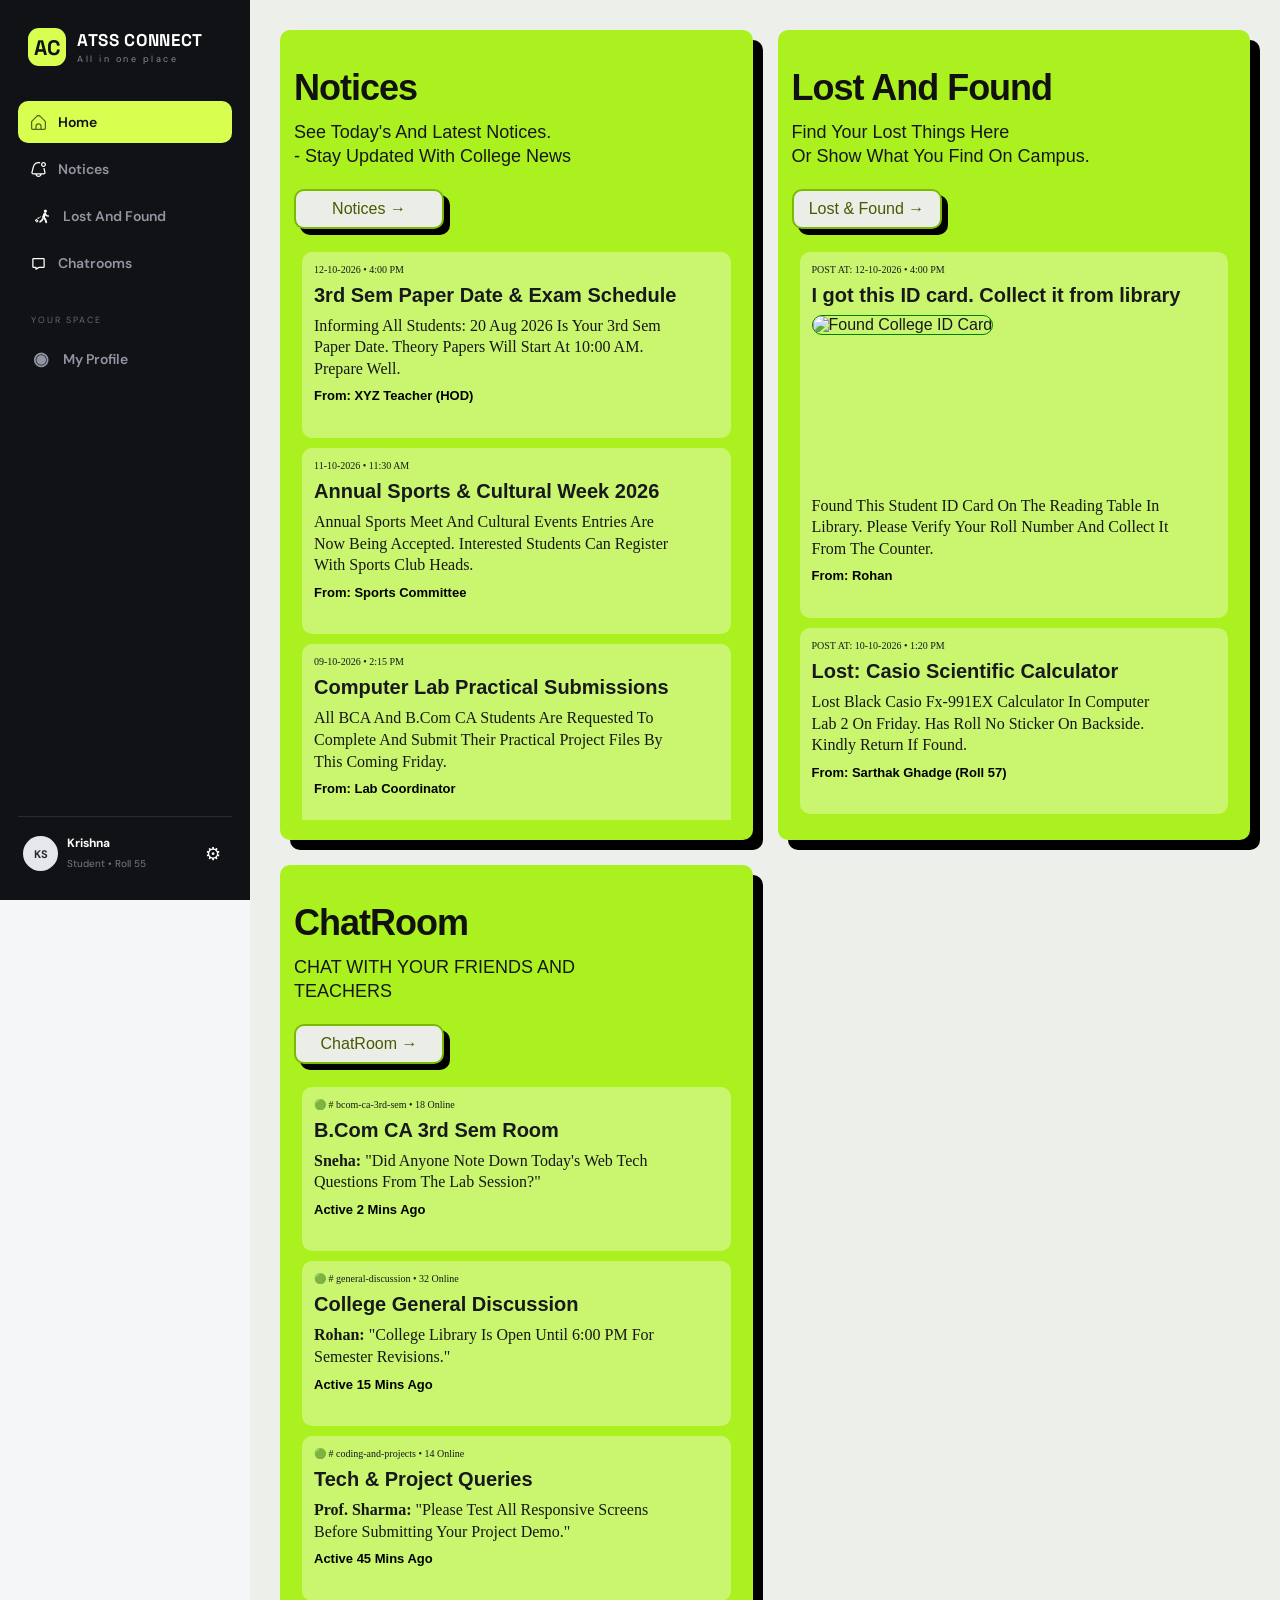
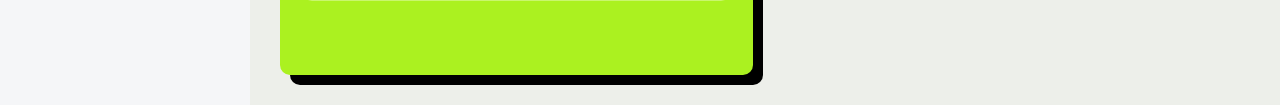
==== index.html @ b8102ca0 "first commit" ====
<!DOCTYPE html>
<html lang="en">

<head>
  <meta charset="UTF-8">
  <meta name="viewport" content="width=device-width, initial-scale=1.0">
  <title>ATSS CONNECT - College Portal Dashboard</title>
  <!-- Google Fonts for crisp typography -->
  <link rel="preconnect" href="https://fonts.googleapis.com">
  <link rel="preconnect" href="https://fonts.gstatic.com" crossorigin>
  <link href="https://fonts.googleapis.com/css2?family=DM+Sans:ital,opsz,wght@0,9..40,100..1000;1,9..40,100..1000&family=Space+Grotesk:wght@500;600;700&display=swap" rel="stylesheet">
  <link rel="stylesheet" href="./css/index.css">
</head>

<body>
  <!-- Sidebar Navigation -->
  <aside class="sidebar" id="sidebar">
    <div class="brand">
      <div class="brand-mark">AC</div>
      <div>
        <strong>ATSS CONNECT</strong>
        <span>All in one place</span>
      </div>
    </div>

    <nav class="main-nav" aria-label="Main navigation">
      <button class="nav-item active" data-view="home" onclick="window.location.href='./index.html';">
        <img src="./icons/home.svg" alt="Home" class="icon"> Home
      </button>
      <button class="nav-item" data-view="notices" onclick="window.location.href='./notices.html';">
        <img src="./icons/notice.svg" alt="Notices" class="icon"> Notices
      </button>
      <button class="nav-item" data-view="lost" onclick="window.location.href='./landf.html';">
        <img src="./icons/laf.svg" alt="Lost & Found" class="icon lost-icon"> Lost And Found
      </button>
      <button class="nav-item" data-view="chat" onclick="window.location.href='./chatroom.html';">
        <img src="./icons/message.svg" alt="Chatrooms" class="icon"> Chatrooms
      </button>
    </nav>

    <div class="sidebar-label">YOUR SPACE</div>
    <nav class="main-nav">
      <button class="nav-item" data-view="profile" onclick="window.location.href='./profile.html';">
        <span>◉</span> My Profile
      </button>
    </nav>

    <div class="sidebar-footer">
      <div class="mini-user" onclick="window.location.href='./profile.html';" style="cursor: pointer;" title="View Krishna's Profile">
        <div class="avatar">KS</div>
        <div>
          <strong>Krishna</strong>
          <span>Student • Roll 55</span>
        </div>
      </div>
      <button class="icon-btn" title="Settings" id="settings-btn" onclick="toggleSettingsModal()">⚙</button>
    </div>
  </aside>

  <!-- Main Content Dashboard -->
  <div class="right-side">

    <!-- Card 1: Notices Section -->
    <div class="topics card">
      <h1>Notices</h1>
      <p>See Today's and Latest Notices.<br>- Stay updated with college news</p>
      <button onclick="window.location.href='./notices.html';">Notices →</button>

      <div class="notic">
        <div class="item">
          <div class="timedate">12-10-2026 • 4:00 PM</div>
          <div class="notic-title">
            <h3>3rd Sem Paper Date & Exam Schedule</h3>
          </div>
          <div class="notic-desc">
            <p>Informing all students: 20 Aug 2026 is your 3rd sem Paper Date. Theory papers will start at 10:00 AM. Prepare well.<br><span>From: XYZ Teacher (HOD)</span></p>
          </div>
        </div>

        <div class="item">
          <div class="timedate">11-10-2026 • 11:30 AM</div>
          <div class="notic-title">
            <h3>Annual Sports & Cultural Week 2026</h3>
          </div>
          <div class="notic-desc">
            <p>Annual Sports Meet and cultural events entries are now being accepted. Interested students can register with sports club heads.<br><span>From: Sports Committee</span></p>
          </div>
        </div>

        <div class="item">
          <div class="timedate">09-10-2026 • 2:15 PM</div>
          <div class="notic-title">
            <h3>Computer Lab Practical Submissions</h3>
          </div>
          <div class="notic-desc">
            <p>All BCA and B.Com CA students are requested to complete and submit their practical project files by this coming Friday.<br><span>From: Lab Coordinator</span></p>
          </div>
        </div>
      </div>
    </div>

    <!-- Card 2: Lost & Found Section -->
    <div class="topics card">
      <h1>Lost And Found</h1>
      <p>Find Your Lost things Here<br>Or Show What you find on campus.</p>
      <button onclick="window.location.href='./landf.html';">Lost & Found →</button>

      <div class="notic">
        <div class="item">
          <div class="timedate">POST AT: 12-10-2026 • 4:00 PM</div>
          <div class="notic-title">
            <h3>I got this ID card. Collect it from library</h3>
          </div>
          <div class="item-img"><img src="./images/id-card.jpg" alt="Found College ID Card"></div>
          <div class="notic-desc">
            <p>Found this student ID card on the reading table in library. Please verify your roll number and collect it from the counter.<br><span>From: Rohan</span></p>
          </div>
        </div>

        <div class="item">
          <div class="timedate">POST AT: 10-10-2026 • 1:20 PM</div>
          <div class="notic-title">
            <h3>Lost: Casio Scientific Calculator</h3>
          </div>
          <div class="notic-desc">
            <p>Lost black Casio fx-991EX calculator in Computer Lab 2 on Friday. Has roll no sticker on backside. Kindly return if found.<br><span>From: Sarthak Ghadge (Roll 57)</span></p>
          </div>
        </div>

        <div class="item">
          <div class="timedate">POST AT: 08-10-2026 • 5:10 PM</div>
          <div class="notic-title">
            <h3>Found: Blue Steel Water Bottle</h3>
          </div>
          <div class="notic-desc">
            <p>Milton stainless steel bottle found near Canteen bench after lunch hours. Handed over to security desk.<br><span>From: Amit Patil</span></p>
          </div>
        </div>
      </div>
    </div>

    <!-- Card 3: ChatRooms Section -->
    <div class="topics card">
      <h1>ChatRoom</h1>
      <p>CHAT WITH YOUR FRIENDS AND TEACHERS</p>
      <button onclick="window.location.href='./chatroom.html';">ChatRoom →</button>

      <div class="notic">
        <div class="item" style="cursor: pointer;" onclick="window.location.href='./chatroom.html';">
          <div class="timedate">🟢 # bcom-ca-3rd-sem • 18 Online</div>
          <div class="notic-title">
            <h3>B.Com CA 3rd Sem Room</h3>
          </div>
          <div class="notic-desc">
            <p><strong>Sneha:</strong> "Did anyone note down today's web tech questions from the lab session?"<br><span>Active 2 mins ago</span></p>
          </div>
        </div>

        <div class="item" style="cursor: pointer;" onclick="window.location.href='./chatroom.html';">
          <div class="timedate">🟢 # general-discussion • 32 Online</div>
          <div class="notic-title">
            <h3>College General Discussion</h3>
          </div>
          <div class="notic-desc">
            <p><strong>Rohan:</strong> "College library is open until 6:00 PM for semester revisions."<br><span>Active 15 mins ago</span></p>
          </div>
        </div>

        <div class="item" style="cursor: pointer;" onclick="window.location.href='./chatroom.html';">
          <div class="timedate">🟢 # coding-and-projects • 14 Online</div>
          <div class="notic-title">
            <h3>Tech & Project Queries</h3>
          </div>
          <div class="notic-desc">
            <p><strong>Prof. Sharma:</strong> "Please test all responsive screens before submitting your project demo."<br><span>Active 45 mins ago</span></p>
          </div>
        </div>
      </div>
    </div>

  </div>

  <!-- Settings Modal (Beginner-friendly) -->
  <div id="settings-modal" class="settings-modal-overlay" style="display: none;">
    <div class="settings-modal-box">
      <div class="settings-header">
        <h3>Portal Settings</h3>
        <span class="modal-close-btn" onclick="toggleSettingsModal()">&times;</span>
      </div>
      <div class="settings-body">
        <div class="setting-row">
          <strong>Student:</strong>
          <span>Krishna Suryawanshi (Roll No. 55)</span>
        </div>
        <div class="setting-row">
          <strong>Department:</strong>
          <span>B.Com Computer Applications</span>
        </div>
        <div class="setting-row">
          <label for="set-notif">Email Notifications</label>
          <input type="checkbox" checked id="set-notif">
        </div>
        <div class="setting-row">
          <label for="set-sound">Sound Alerts</label>
          <input type="checkbox" id="set-sound">
        </div>
        <button class="settings-save-btn" onclick="saveSettings()">Save Preferences</button>
      </div>
    </div>
  </div>

  <script src="./js/index.js"></script>
</body>

</html>
---- css/index.css ----
* {
    box-sizing: border-box
}

html {
    scroll-behavior: smooth
}

body {
    margin: 0;
    background: #f5f6f8;
    color: #17191d;
    font-family: "DM Sans", sans-serif
}

.app-shell {
    display: flex;
    min-height: 100vh
}

.icon {
    width: 15px;
    height: auto;
    filter: brightness(0) invert(1);
    opacity: 1;
}

.nav-item.active .icon {
    filter: grayscale(1);
    opacity: 0.6;
}

.lost-icon {
    width: 20px;
    height: auto;
}

.sidebar {
    position: fixed;
    left: 0;
    top: 0;
    width: 250px;
    height: 100vh;
    background: #101216;
    color: #fff;
    padding: 28px 18px;
    display: flex;
    flex-direction: column;
    z-index: 30
}

.brand {
    display: flex;
    align-items: center;
    gap: 11px;
    padding: 0 10px 35px
}

.brand-mark {
    width: 38px;
    height: 38px;
    border-radius: 11px;
    background: #d8ff4f;
    color: #101216;
    display: grid;
    place-items: center;
    font: 700 21px "Space Grotesk"
}

.brand strong {
    display: block;
    font: 700 17px "Space Grotesk";
    letter-spacing: .04em
}

.brand span {
    display: block;
    font-size: 9px;
    letter-spacing: .28em;
    color: #858a95;
    margin-top: 2px
}

.main-nav {
    display: grid;
    gap: 5px
}

.nav-item {
    border: 0;
    background: transparent;
    color: #9095a0;
    text-align: left;
    padding: 12px 13px;
    border-radius: 10px;
    font-family: "DM Sans", sans-serif;
    font-weight: 600;
    font-size: 14px;
    cursor: pointer;
    display: flex;
    align-items: center;
    gap: 12px
}

.nav-item span {
    width: 20px;
    text-align: center;
    font-size: 18px
}

.nav-item:hover {
    background: #1b1e24;
    color: #fff
}

.nav-item.active {
    background: #d8ff4f;
    color: #101216
}

.sidebar-label {
    font-size: 9px;
    letter-spacing: .22em;
    color: #626772;
    margin: 30px 13px 9px
}

.sidebar-footer {
    margin-top: auto;
    border-top: 1px solid #272a31;
    padding: 18px 5px 0;
    display: flex;
    align-items: center;
    justify-content: space-between
}

.mini-user {
    display: flex;
    align-items: center;
    gap: 9px
}

.avatar,
.top-avatar {
    width: 35px;
    height: 35px;
    border-radius: 50%;
    background: #e5e7eb;
    color: #25272b;
    display: grid;
    place-items: center;
    font-size: 11px;
    font-weight: 700
}

.mini-user strong {
    display: block;
    font-size: 12px
}

.mini-user span {
    font-size: 10px;
    color: #777c87
}

.icon-btn,
.notification-btn {
    border: 0;
    background: transparent;
    color: inherit;
    cursor: pointer;
    font-size: 18px
}


.right-side {
    background-color: rgb(237, 239, 234);
    margin-left: 250px;
    width: calc(100% - 250px);
    min-height: 100vh;

    display: grid;
    grid-template-columns: repeat(auto-fit, minmax(350px, 1fr));
    gap: 25px;

    padding: 30px;
    box-sizing: border-box;
}
.topics {
    width: 100%;
    height: 90vh;

    background-color: rgb(171, 241, 32);
    border: 1px solid black;
    border-radius: 10px;

    padding: 20px 14px;
    box-sizing: border-box;

    box-shadow: 10px 10px 0 black;

    font-family: Arial, Helvetica, sans-serif;

    transition: transform 0.3s ease;
}

.topics:hover{
 transform: translateY(-2px);
}

.topics h1 {
    font-family: 'Franklin Gothic Medium', 'Arial Narrow', Arial, sans-serif;
    font-size: 36px;
    font-weight: 800;
    letter-spacing: -1px;
    margin: 20px 0 14px;
    color: #111;
    line-height: 1;
}

.topics p {
    font-family: Arial, Helvetica, sans-serif;
    font-size: 18px;
    font-weight: 400;
    line-height: 1.35;
    color: #171717;
    margin: 0 0 20px;
    max-width: 360px;
    text-transform: capitalize;
    overflow: hidden;
}

.topics button{
    max-width: 150px;
    min-width: 100px;
    height: 40px;
    padding: 5px;
    border-radius: 10px;
    border: 2px solid rgb(124, 185, 3);
    background-color: #eaeee6;
    color: #465903;
    font-size: 1rem;
    font-family: 'Segoe UI', Tahoma, Geneva, Verdana, sans-serif;
    font-weight: 500;
    cursor: pointer;
    box-shadow: 6px 6px black;
    transition: background-color 0.3s ease, transform 0.3s ease;
}

.topics button:hover{
 transform: translateY(-2px);
}

.card {
    border: none;
    display: flex;
    flex-direction: column;
}

.notic {
    width: 100%;
    flex: 1;
    min-height: 0;

    margin-top: 15px;

    /* background-color: rgba(255, 255, 255, 0.35); */
    border-radius: 8px;

    overflow-y: auto;
    overflow-x: hidden;

    padding: 8px;
    box-sizing: border-box;
}

.item{
    width: 100%;
    box-sizing: border-box;
    background-color: #fffffd5a;

    padding: 12px;
    margin-bottom: 10px;

    border-radius: 10px;
    overflow:hidden
}

.item .notic-desc p{
    font-family:'Times New Roman', Times, serif;
    font-size: medium;
    font-weight: 500;

}

.item .notic-desc p span{
    font-family:'Segoe UI', Tahoma, Geneva, Verdana, sans-serif;
    font-size: 13px;
    margin-top: 8px;
    display: inline-block;
    color:rgb(0, 0, 0);
    font-weight: 600;
}

.item .timedate{
    font-size: 10px;
    font-family:cursive;
    margin-bottom: 8px;
}

.item-img{
    width: 100%;
    height: 20vh;
    border-radius: 10px;

}
.item-img img{
    height: 100%;
    width: 100%;
    border: 1px solid green;
    border-radius: 10px;
    object-fit: cover;
}

.item .notic-title h3{
    font-family: 'Franklin Gothic Medium', 'Arial Narrow', Arial, sans-serif;
    font-size: 20px;
    margin: 0 0 8px;
    line-height: 1.2;
}

.notic::-webkit-scrollbar {
    width: 3px;
}

.notic::-webkit-scrollbar-track {
    background: transparent;
}

.notic::-webkit-scrollbar-thumb {
    background: #327003;
    border-radius: 10px;
}

.notic::-webkit-scrollbar-thumb:hover {
    background: #465903;
}

/* ==================== Settings Modal Styling ==================== */
.settings-modal-overlay {
    position: fixed;
    top: 0;
    left: 0;
    width: 100%;
    height: 100%;
    background: rgba(16, 18, 22, 0.7);
    backdrop-filter: blur(3px);
    display: flex;
    align-items: center;
    justify-content: center;
    z-index: 100;
}

.settings-modal-box {
    width: 90%;
    max-width: 420px;
    background: #15161a;
    border: 1px solid #34373f;
    border-radius: 14px;
    color: #f2f3f5;
    padding: 24px;
    box-shadow: 0 20px 50px rgba(0, 0, 0, 0.5);
    font-family: "DM Sans", sans-serif;
}

.settings-header {
    display: flex;
    justify-content: space-between;
    align-items: center;
    border-bottom: 1px solid #272a31;
    padding-bottom: 14px;
    margin-bottom: 18px;
}

.settings-header h3 {
    margin: 0;
    font-size: 1.25rem;
    font-family: "Space Grotesk", sans-serif;
    color: #d8ff4f;
}

.modal-close-btn {
    font-size: 24px;
    cursor: pointer;
    color: #9095a0;
    line-height: 1;
    transition: color 0.2s;
}

.modal-close-btn:hover {
    color: #d8ff4f;
}

.settings-body .setting-row {
    display: flex;
    justify-content: space-between;
    align-items: center;
    padding: 10px 0;
    border-bottom: 1px solid #1f2127;
    font-size: 14px;
    color: #c9cdd4;
}

.settings-body .setting-row strong {
    color: #ffffff;
}

.settings-body .setting-row input[type="checkbox"] {
    accent-color: #d8ff4f;
    width: 18px;
    height: 18px;
    cursor: pointer;
}

.settings-save-btn {
    width: 100%;
    margin-top: 20px;
    padding: 12px;
    background: #d8ff4f;
    color: #101216;
    border: none;
    border-radius: 8px;
    font-weight: 700;
    font-size: 14px;
    cursor: pointer;
    box-shadow: 4px 4px 0 black;
    transition: transform 0.2s;
}

.settings-save-btn:hover {
    transform: translateY(-2px);
}
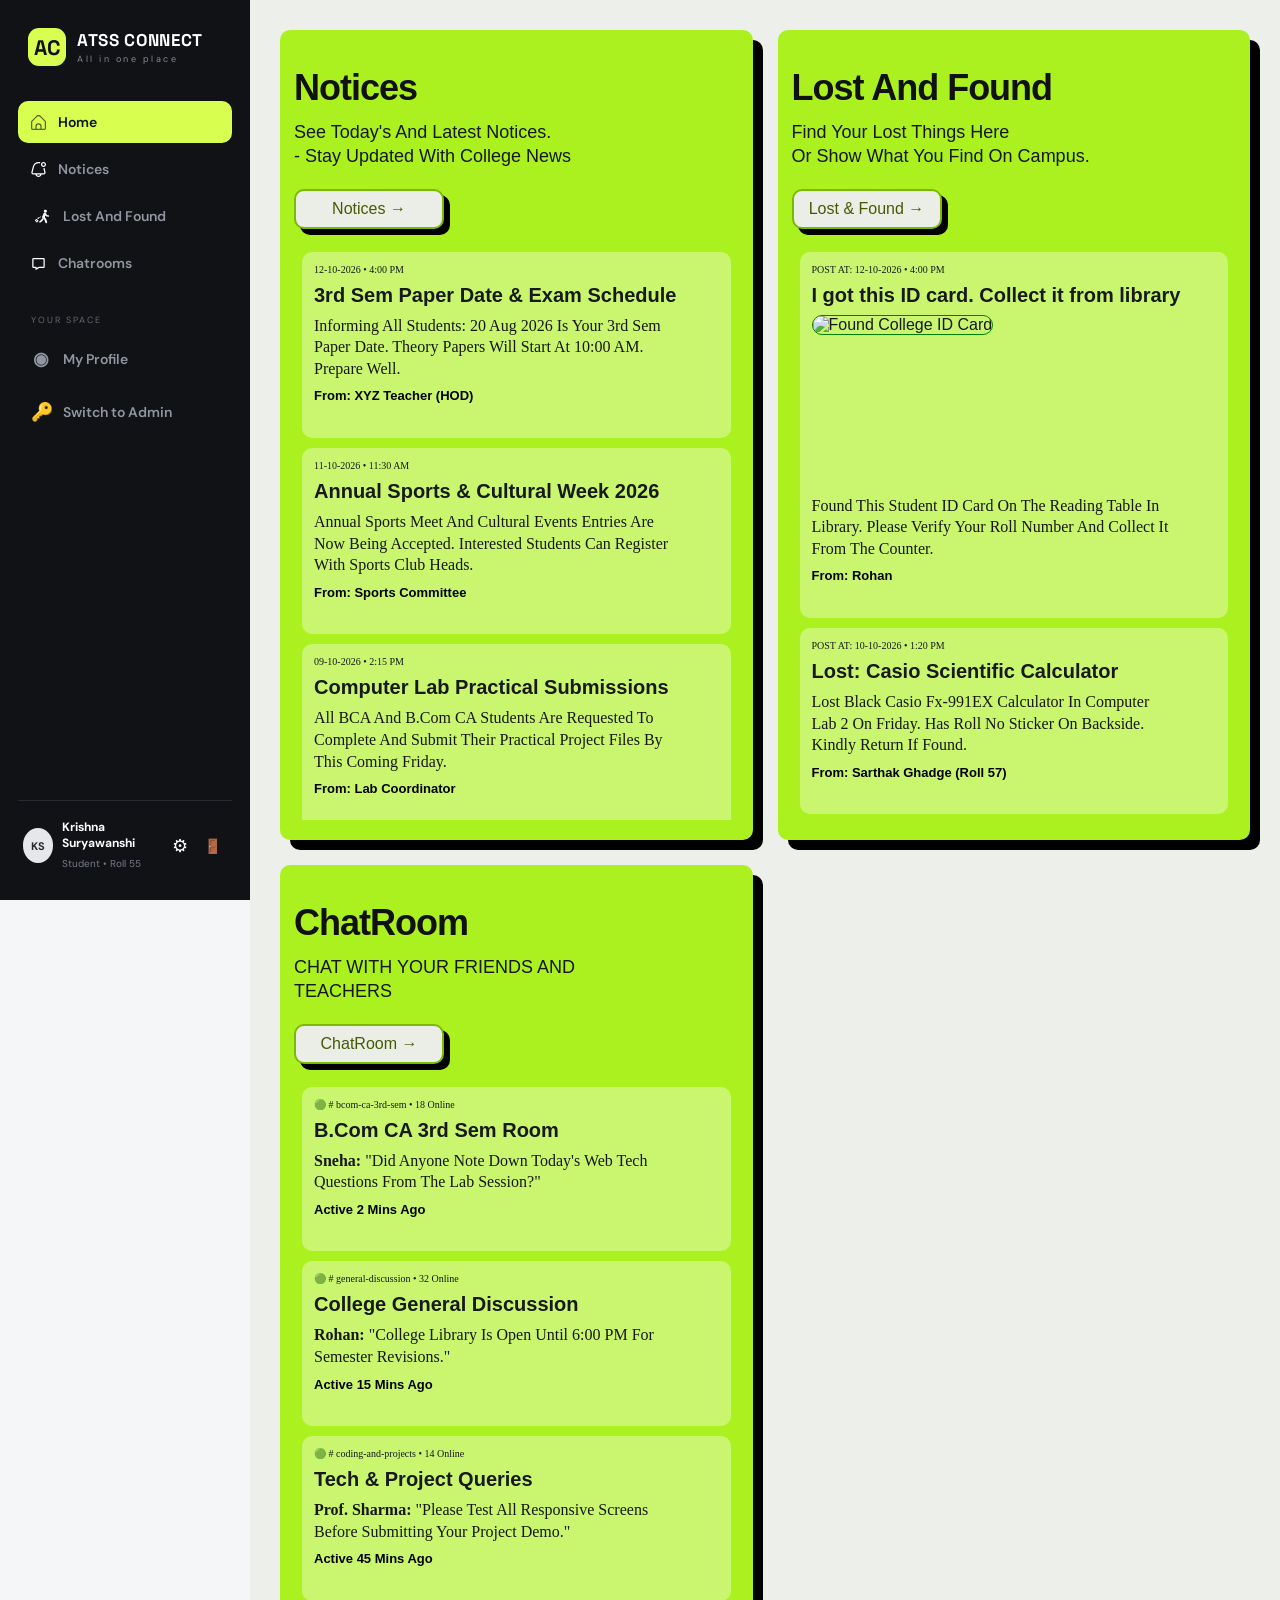
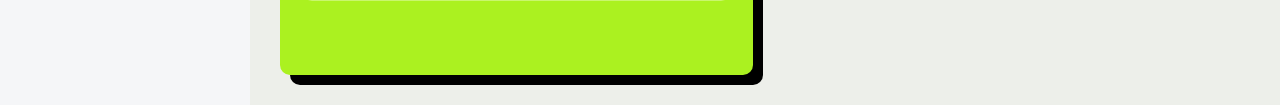
==== commit c8fc5b33: "added auth and admin" ====
--- a/index.html
+++ b/index.html
@@ -43,17 +43,23 @@
       <button class="nav-item" data-view="profile" onclick="window.location.href='./profile.html';">
         <span>◉</span> My Profile
       </button>
+      <button class="nav-item" data-view="auth" id="sidebar-auth-link" onclick="handleAuthNav()">
+        <span>🔑</span> Switch to Admin
+      </button>
     </nav>
 
     <div class="sidebar-footer">
-      <div class="mini-user" onclick="window.location.href='./profile.html';" style="cursor: pointer;" title="View Krishna's Profile">
-        <div class="avatar">KS</div>
+      <div class="mini-user" onclick="window.location.href='./profile.html';" style="cursor: pointer;" title="View Profile">
+        <div class="avatar" id="sidebar-avatar">KS</div>
         <div>
-          <strong>Krishna</strong>
-          <span>Student • Roll 55</span>
-        </div>
-      </div>
-      <button class="icon-btn" title="Settings" id="settings-btn" onclick="toggleSettingsModal()">⚙</button>
+          <strong id="sidebar-user-name">Krishna</strong>
+          <span id="sidebar-user-role">Student • Roll 55</span>
+        </div>
+      </div>
+      <div style="display: flex; gap: 4px; align-items: center;">
+        <button class="icon-btn" title="Settings" id="settings-btn" onclick="toggleSettingsModal()">⚙</button>
+        <button class="icon-btn" title="Logout / Switch Account" onclick="logout()" style="font-size: 14px;">🚪</button>
+      </div>
     </div>
   </aside>
 
@@ -189,12 +195,12 @@
       </div>
       <div class="settings-body">
         <div class="setting-row">
-          <strong>Student:</strong>
-          <span>Krishna Suryawanshi (Roll No. 55)</span>
-        </div>
-        <div class="setting-row">
-          <strong>Department:</strong>
-          <span>B.Com Computer Applications</span>
+          <strong>Active User:</strong>
+          <span id="settings-user-display">Krishna Suryawanshi</span>
+        </div>
+        <div class="setting-row">
+          <strong>Account Role:</strong>
+          <span id="settings-role-display">Student</span>
         </div>
         <div class="setting-row">
           <label for="set-notif">Email Notifications</label>
@@ -205,6 +211,7 @@
           <input type="checkbox" id="set-sound">
         </div>
         <button class="settings-save-btn" onclick="saveSettings()">Save Preferences</button>
+        <button class="settings-save-btn" onclick="logout()" style="background: #ff7675; color: white; margin-top: 10px;">Sign Out (Logout)</button>
       </div>
     </div>
   </div>
